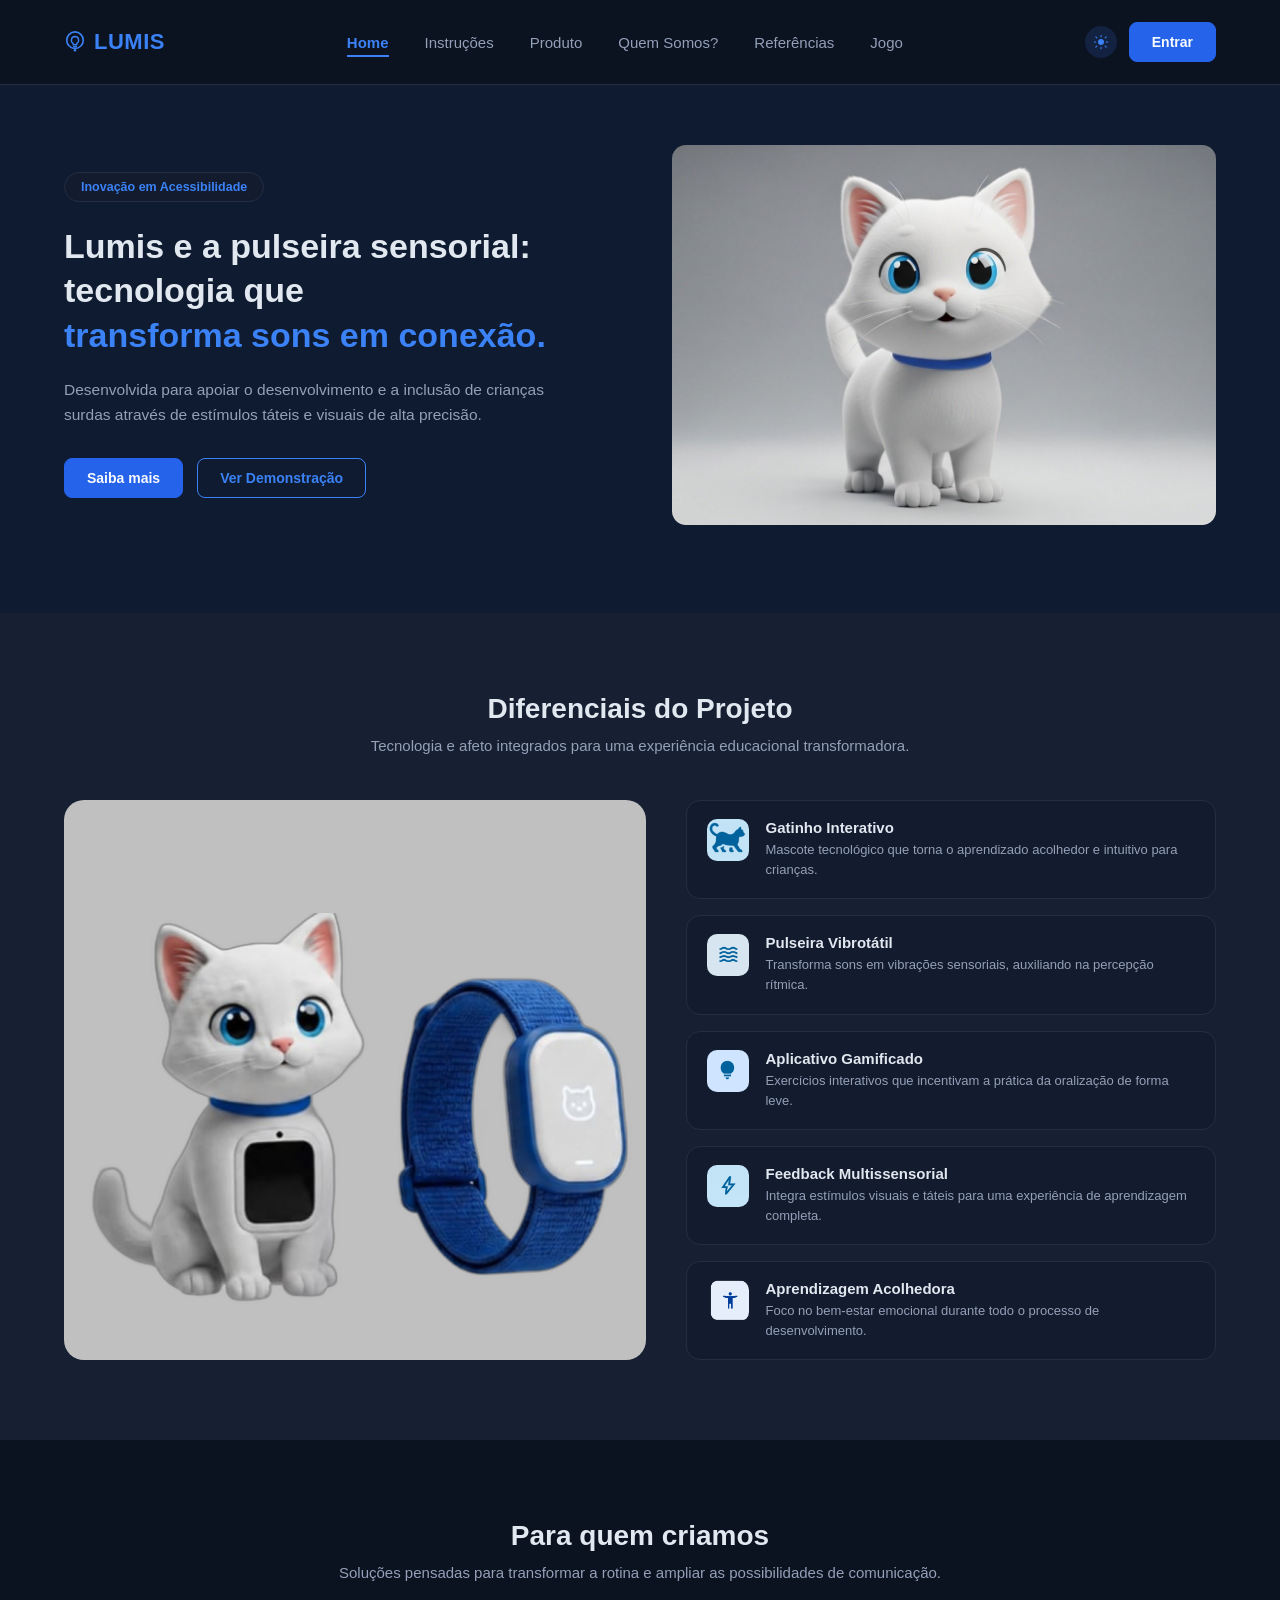
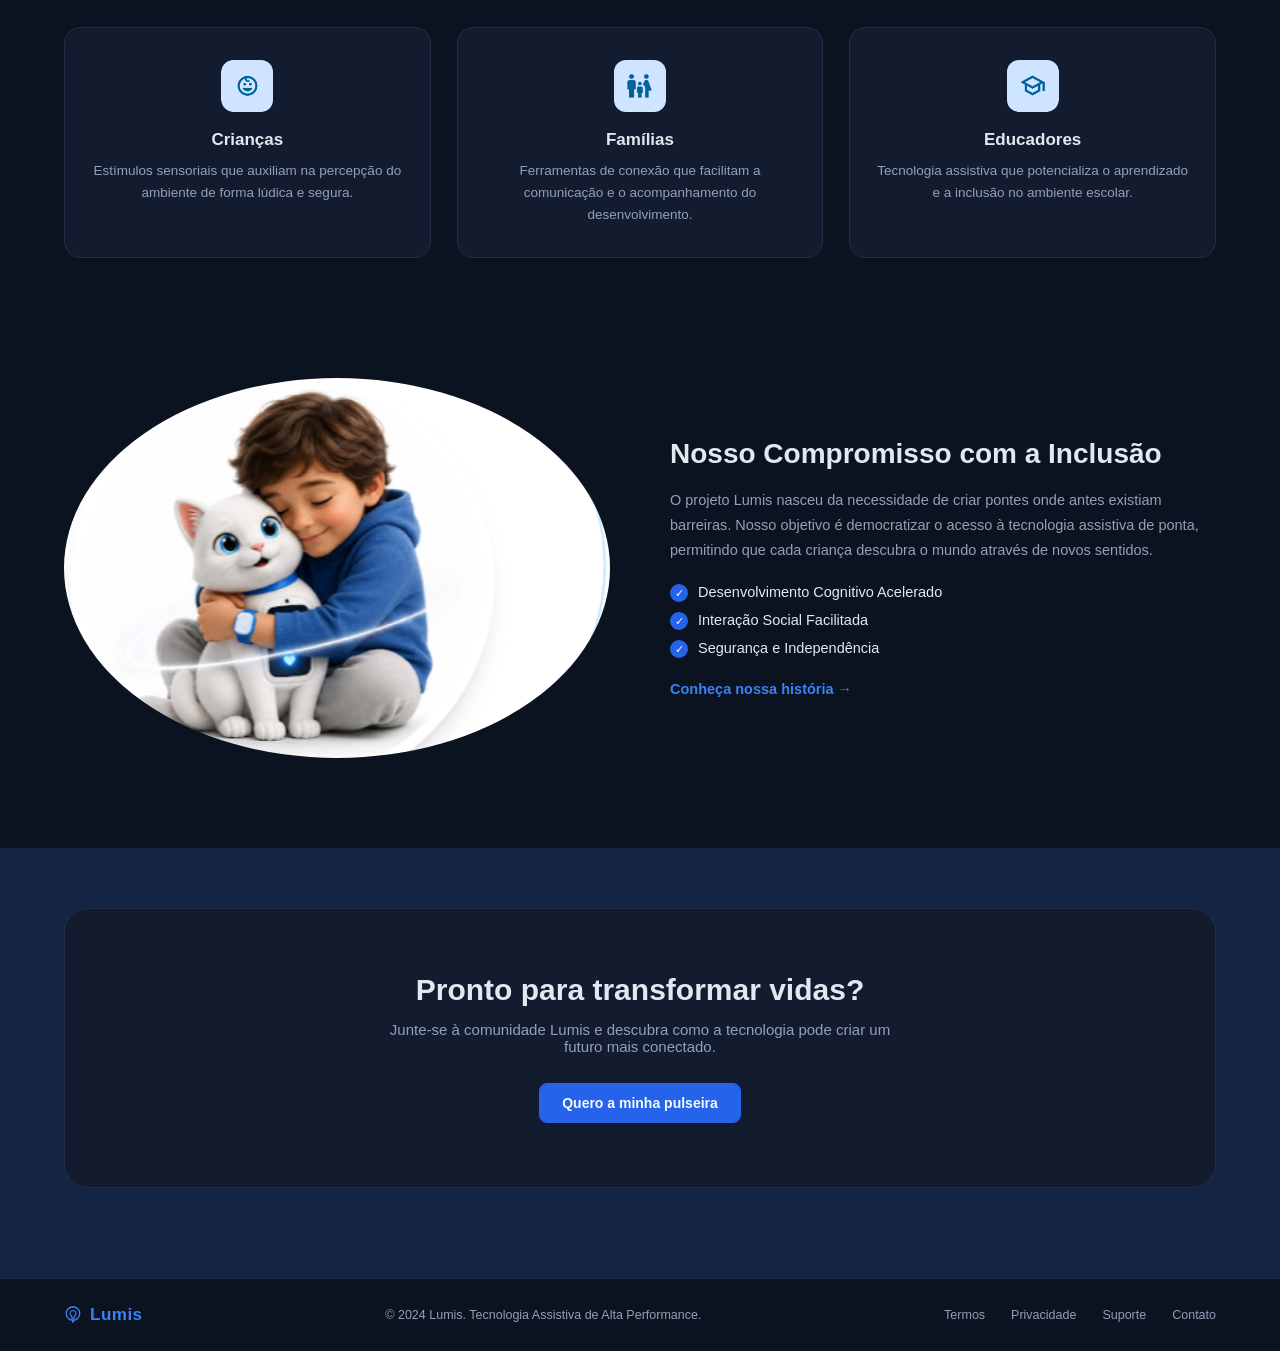
==== index-escuro.html @ a00076c9 "Correção do fluxo de páginas versão clara" ====
<!DOCTYPE html>
<html lang="pt-BR">
<head>
<meta charset="UTF-8">
<meta name="viewport" content="width=device-width, initial-scale=1.0">
<title>LUMIS — Home</title>
<link rel="stylesheet" href="style-escuro.css">
<script src="produto-claro.js"></script>
</head>
<body>
<div class="page">

  <nav>
    <div class="logo">
      <svg class="logo-pin" width="22" height="22" viewBox="0 0 24 24" fill="none" xmlns="http://www.w3.org/2000/svg">
        <circle cx="12" cy="10" r="9" stroke="currentColor" stroke-width="1.8"/>
        <path d="M12 6a4 4 0 0 0-2 7.46V15h4v-1.54A4 4 0 0 0 12 6z" stroke="currentColor" stroke-width="1.5" stroke-linejoin="round"/>
        <path d="M10.5 17h3" stroke="currentColor" stroke-width="1.5" stroke-linecap="round"/>
        <circle cx="12" cy="21" r="1.4" fill="currentColor"/>
      </svg>
      LUMIS
    </div>
    <ul class="nav-links">
      <li><a href="index-escuro.html" class="active">Home</a></li>
      <li><a href="./instrucoes-escuro.html">Instruções</a></li>
      <li><a href="./produto-m-escuro.html">Produto</a></li>
      <li><a href="./quem-somos-escuro.html">Quem Somos?</a></li>
      <li><a href="./referencias-escuro.html">Referências</a></li>
      <li><a href="#">Jogo</a></li>
    </ul>

    <div class="nav-actions">
      <a class="theme-toggle" href="index.html" aria-label="Ver versão clara">
        <svg width="16" height="16" viewBox="0 0 24 24" fill="none" xmlns="http://www.w3.org/2000/svg">
          <circle cx="12" cy="12" r="4.5" fill="currentColor"/>
          <path d="M12 2v2.2M12 19.8V22M4.2 4.2l1.55 1.55M18.25 18.25l1.55 1.55M2 12h2.2M19.8 12H22M4.2 19.8l1.55-1.55M18.25 5.75l1.55-1.55" stroke="currentColor" stroke-width="1.6" stroke-linecap="round"/>
        </svg>
      </a>

      <a href="#" class="btn btn-primary btn-desktop-only">Entrar</a>

      <!-- Botão hambúrguer — só aparece em telas mobile -->
      <button class="menu-btn" id="menuBtn" aria-label="Abrir menu">
        <span></span>
        <span></span>
        <span></span>
      </button>
    </div>
  </nav>

  <!-- HERO -->
  <section class="hero">
    <div class="hero-copy">
      <span class="badge">Inovação em Acessibilidade</span>
      <h1>Lumis e a pulseira sensorial: tecnologia que <br><span class="text-azul">transforma sons em conexão.</span></h1>
      <p>Desenvolvida para apoiar o desenvolvimento e a inclusão de crianças surdas através de estímulos táteis e visuais de alta precisão.</p>
      <div class="hero-actions">
        <a href="#" class="btn btn-primary">Saiba mais</a>
        <a href="#" class="btn btn-outline">Ver Demonstração</a>
      </div>
    </div>
    <div class="hero-image img-placeholder"><img src="./images/gato.jpeg" alt=""></div>
  </section>

  <!-- DIFERENCIAIS -->
  <section class="section-diferenciais">
    <div class="section-head">
      <h2>Diferenciais do Projeto</h2>
      <p>Tecnologia e afeto integrados para uma experiência educacional transformadora.</p>
    </div>
    <div class="diferenciais-grid">
      <div class="diferenciais-image img-placeholder"><img src="./images/gato-relogio-mais-fundo.png" alt=""></div>
      <div class="diferenciais-list">
        <div class="feature-card">
          <div class="feature-icon img-placeholder"><img src="./images/icone-gato.png" alt=""></div>
          <div>
            <h3>Gatinho Interativo</h3>
            <p>Mascote tecnológico que torna o aprendizado acolhedor e intuitivo para crianças.</p>
          </div>
        </div>
        <div class="feature-card">
          <div class="feature-icon img-placeholder"><img src="./images/icone-ondas.png" alt=""></div>
          <div>
            <h3>Pulseira Vibrotátil</h3>
            <p>Transforma sons em vibrações sensoriais, auxiliando na percepção rítmica.</p>
          </div>
        </div>
        <div class="feature-card">
          <div class="feature-icon img-placeholder"><img src="./images/icone-lampada.png" alt=""></div>
          <div>
            <h3>Aplicativo Gamificado</h3>
            <p>Exercícios interativos que incentivam a prática da oralização de forma leve.</p>
          </div>
        </div>
        <div class="feature-card">
          <div class="feature-icon img-placeholder"><img src="./images/icone-raio.png" alt=""></div>
          <div>
            <h3>Feedback Multissensorial</h3>
            <p>Integra estímulos visuais e táteis para uma experiência de aprendizagem completa.</p>
          </div>
        </div>
        <div class="feature-card">
          <div class="feature-icon img-placeholder"><img src="./images/pessoa" alt=""></div>
          <div>
            <h3>Aprendizagem Acolhedora</h3>
            <p>Foco no bem-estar emocional durante todo o processo de desenvolvimento.</p>
          </div>
        </div>
      </div>
    </div>
  </section>

  <!-- PARA QUEM CRIAMOS -->
  <section class="section-audiencia">
    <div class="section-head">
      <h2>Para quem criamos</h2>
      <p>Soluções pensadas para transformar a rotina e ampliar as possibilidades de comunicação.</p>
    </div>
    <div class="audiencia-grid">
      <div class="audiencia-card">
        <div class="audiencia-icon img-placeholder"><img src="./images/icone-bebe.png" alt=""></div>
        <h3>Crianças</h3>
        <p>Estímulos sensoriais que auxiliam na percepção do ambiente de forma lúdica e segura.</p>
      </div>
      <div class="audiencia-card">
        <div class="audiencia-icon img-placeholder"><img src="./images/icone-familia.png" alt=""></div>
        <h3>Famílias</h3>
        <p>Ferramentas de conexão que facilitam a comunicação e o acompanhamento do desenvolvimento.</p>
      </div>
      <div class="audiencia-card">
        <div class="audiencia-icon img-placeholder"><img src="./images/icone-formatura.png" alt=""></div>
        <h3>Educadores</h3>
        <p>Tecnologia assistiva que potencializa o aprendizado e a inclusão no ambiente escolar.</p>
      </div>
    </div>
  </section>

  <!-- COMPROMISSO -->
  <section class="section-compromisso">
    <div class="compromisso-image img-placeholder"><img src="./images/crianca-gato-robo.png" alt=""></div>
    <div class="compromisso-copy">
      <h2>Nosso Compromisso com a Inclusão</h2>
      <p>O projeto Lumis nasceu da necessidade de criar pontes onde antes existiam barreiras. Nosso objetivo é democratizar o acesso à tecnologia assistiva de ponta, permitindo que cada criança descubra o mundo através de novos sentidos.</p>
      <ul class="checklist">
        <li>Desenvolvimento Cognitivo Acelerado</li>
        <li>Interação Social Facilitada</li>
        <li>Segurança e Independência</li>
      </ul>
      <a href="#" class="link-seta">Conheça nossa história →</a>
    </div>
  </section>

  <!-- CTA -->
  <section class="section-cta-wrap">
    <div class="cta-card">
      <h2>Pronto para transformar vidas?</h2>
      <p>Junte-se à comunidade Lumis e descubra como a tecnologia pode criar um futuro mais conectado.</p>
      <a href="#" class="btn btn-primary">Quero a minha pulseira</a>
    </div>
  </section>

  <footer>
    <div class="footer-left">
      <div class="logo">
        <svg class="logo-pin" width="18" height="18" viewBox="0 0 24 24" fill="none" xmlns="http://www.w3.org/2000/svg">
          <circle cx="12" cy="10" r="9" stroke="currentColor" stroke-width="1.8"/>
          <path d="M12 6a4 4 0 0 0-2 7.46V15h4v-1.54A4 4 0 0 0 12 6z" stroke="currentColor" stroke-width="1.5" stroke-linejoin="round"/>
          <path d="M10.5 17h3" stroke="currentColor" stroke-width="1.5" stroke-linecap="round"/>
          <circle cx="12" cy="21" r="1.4" fill="currentColor"/>
        </svg>
        Lumis
      </div>
    </div>
    <div class="footer-center">© 2024 Lumis. Tecnologia Assistiva de Alta Performance.</div>
    <ul class="footer-links">
      <li><a href="#">Termos</a></li>
      <li><a href="#">Privacidade</a></li>
      <li><a href="#">Suporte</a></li>
      <li><a href="#">Contato</a></li>
    </ul>
  </footer>

  <!-- ===== MENU MOBILE (DRAWER) — só é usado/visível em telas estreitas ===== -->
  <div class="drawer-overlay" id="drawerOverlay">
    <aside class="drawer">
      <div class="drawer-header">
        <div class="logo">
          <svg class="logo-pin" width="20" height="20" viewBox="0 0 24 24" fill="none" xmlns="http://www.w3.org/2000/svg">
            <circle cx="12" cy="10" r="9" stroke="currentColor" stroke-width="1.8"/>
            <path d="M12 6a4 4 0 0 0-2 7.46V15h4v-1.54A4 4 0 0 0 12 6z" stroke="currentColor" stroke-width="1.5" stroke-linejoin="round"/>
            <path d="M10.5 17h3" stroke="currentColor" stroke-width="1.5" stroke-linecap="round"/>
            <circle cx="12" cy="21" r="1.4" fill="currentColor"/>
          </svg>
          LUMIS
        </div>
        <button class="drawer-close" id="drawerClose" aria-label="Fechar menu">
          <svg width="18" height="18" viewBox="0 0 24 24" fill="none" xmlns="http://www.w3.org/2000/svg">
            <path d="M6 6l12 12M18 6L6 18" stroke="currentColor" stroke-width="2" stroke-linecap="round"/>
          </svg>
        </button>
      </div>

      <nav class="drawer-nav">
        <a href="index-escuro.html" class="drawer-link active">
          <span class="drawer-icon"><svg width="18" height="18" viewBox="0 0 24 24" fill="none" xmlns="http://www.w3.org/2000/svg">
            <path d="M3 11l9-7 9 7" stroke="currentColor" stroke-width="1.6" stroke-linecap="round" stroke-linejoin="round"/>
            <path d="M5 10v9a1 1 0 0 0 1 1h4v-6h4v6h4a1 1 0 0 0 1-1v-9" stroke="currentColor" stroke-width="1.6" stroke-linecap="round" stroke-linejoin="round"/>
          </svg></span>
          <span class="drawer-text">Home</span>
        </a>
        <a href="./instrucoes-escuro.html" class="drawer-link">
          <span class="drawer-icon"><svg width="18" height="18" viewBox="0 0 24 24" fill="none" xmlns="http://www.w3.org/2000/svg">
            <path d="M14.5 2H6a2 2 0 0 0-2 2v16a2 2 0 0 0 2 2h12a2 2 0 0 0 2-2V7.5z" stroke="currentColor" stroke-width="1.6" stroke-linecap="round" stroke-linejoin="round"/>
            <path d="M14 2v6h6" stroke="currentColor" stroke-width="1.6" stroke-linecap="round" stroke-linejoin="round"/>
            <path d="M8 13h8M8 17h8" stroke="currentColor" stroke-width="1.6" stroke-linecap="round"/>
          </svg></span>
          <span class="drawer-text">Instruções</span>
        </a>
        <a href="./produto-m-escuro.html" class="drawer-link">
          <span class="drawer-icon"><svg width="18" height="18" viewBox="0 0 24 24" fill="none" xmlns="http://www.w3.org/2000/svg">
            <path d="M21 8l-9-5-9 5 9 5 9-5z" stroke="currentColor" stroke-width="1.6" stroke-linecap="round" stroke-linejoin="round"/>
            <path d="M3 8v8l9 5 9-5V8" stroke="currentColor" stroke-width="1.6" stroke-linecap="round" stroke-linejoin="round"/>
            <path d="M12 13v8" stroke="currentColor" stroke-width="1.6" stroke-linecap="round"/>
          </svg></span>
          <span class="drawer-text">Produto</span>
        </a>
        <a href="./quem-somos-escuro.html" class="drawer-link">
          <span class="drawer-icon"><svg width="18" height="18" viewBox="0 0 24 24" fill="none" xmlns="http://www.w3.org/2000/svg">
            <circle cx="9" cy="8" r="3" stroke="currentColor" stroke-width="1.6"/>
            <path d="M3.5 20a5.5 5.5 0 0 1 11 0" stroke="currentColor" stroke-width="1.6" stroke-linecap="round"/>
            <path d="M16 8.5a2.5 2.5 0 1 0 0-5" stroke="currentColor" stroke-width="1.6" stroke-linecap="round"/>
            <path d="M15 13.2c2.4.4 4.2 1.8 4.5 4.3" stroke="currentColor" stroke-width="1.6" stroke-linecap="round"/>
          </svg></span>
          <span class="drawer-text">Quem somos?</span>
        </a>
        <a href="./referencias-escuro.html" class="drawer-link">
          <span class="drawer-icon"><svg width="18" height="18" viewBox="0 0 24 24" fill="none" xmlns="http://www.w3.org/2000/svg">
            <path d="M12 6c-1.8-1.2-4.2-1.5-6-1v13c1.8-.5 4.2-.2 6 1 1.8-1.2 4.2-1.5 6-1V5c-1.8-.5-4.2-.2-6 1z" stroke="currentColor" stroke-width="1.6" stroke-linejoin="round"/>
            <path d="M12 6v13" stroke="currentColor" stroke-width="1.6"/>
          </svg></span>
          <span class="drawer-text">Referências</span>
        </a>
        <a href="#" class="drawer-link">
          <span class="drawer-icon"><svg width="18" height="18" viewBox="0 0 24 24" fill="none" xmlns="http://www.w3.org/2000/svg">
            <path d="M17.32 5H6.68a4 4 0 0 0-3.978 3.59c-.006.052-.01.101-.017.152C2.604 9.416 2 14.456 2 16a3 3 0 0 0 3 3c1 0 1.5-.5 2-1l1.414-1.414A2 2 0 0 1 9.828 16h4.344a2 2 0 0 1 1.414.586L17 18c.5.5 1 1 2 1a3 3 0 0 0 3-3c0-1.545-.604-6.584-.685-7.258-.007-.05-.011-.1-.017-.151A4 4 0 0 0 17.32 5z" stroke="currentColor" stroke-width="1.6" stroke-linecap="round" stroke-linejoin="round"/>
            <path d="M6 12h4M8 10v4" stroke="currentColor" stroke-width="1.6" stroke-linecap="round"/>
            <circle cx="15" cy="13" r="0.8" fill="currentColor"/>
            <circle cx="18" cy="11" r="0.8" fill="currentColor"/>
          </svg></span>
          <span class="drawer-text">Jogo</span>
        </a>
      </nav>

      <div class="drawer-footer">
        <a href="#" class="drawer-link drawer-entrar">
          <span class="drawer-icon"><svg width="18" height="18" viewBox="0 0 24 24" fill="none" xmlns="http://www.w3.org/2000/svg">
            <path d="M13 4h5a2 2 0 0 1 2 2v12a2 2 0 0 1-2 2h-5" stroke="currentColor" stroke-width="1.6" stroke-linecap="round" stroke-linejoin="round"/>
            <path d="M11 8l4 4-4 4M15 12H3" stroke="currentColor" stroke-width="1.6" stroke-linecap="round" stroke-linejoin="round"/>
          </svg></span>
          <span class="drawer-text">Entrar</span>
        </a>
      </div>
    </aside>
  </div>

</div>

<script src="home-escuro.js"></script>
</body>
</html>
---- style-escuro.css ----
:root{
  --azul-titulo: #3B82F6;
  --azul-botao: #2563EB;
  --bg-page: #0B1220;
  --bg-surface: #131B2E;
  --bg-surface-2: #172033;
  --bg-cta: #142544;
  --texto: #E2E8F0;
  --texto-muted: #93A0B8;
  --borda: #232E45;
}

* { box-sizing: border-box; margin: 0; padding: 0; }

body {
  font-family: 'Segoe UI', 'Helvetica Neue', Arial, sans-serif;
  color: var(--texto);
  background: var(--bg-page);
  -webkit-font-smoothing: antialiased;
}

.header-actions { display: flex; align-items: center; gap: 10px; }

.theme-toggle {
  width: 32px;
  height: 32px;
  border-radius: 50%;
  background: rgba(59, 130, 246, 0.15);
  color: var(--azul-titulo);
  display: flex;
  align-items: center;
  justify-content: center;
  transition: transform 0.15s ease, background 0.15s ease;
}
.theme-toggle:hover { background: rgba(59, 130, 246, 0.28); }
.theme-toggle:active { transform: scale(0.92); }

.page { max-width: 1440px; margin: 0 auto; }

a { text-decoration: none; color: inherit; }

/* ---------- NAV ---------- */
nav {
  display: flex;
  align-items: center;
  justify-content: space-between;
  padding: 22px 64px;
  border-bottom: 1px solid var(--borda);
}
.logo {
  display: flex;
  align-items: center;
  gap: 8px;
  font-size: 22px;
  font-weight: 800;
  color: var(--azul-titulo);
  letter-spacing: 0.5px;
}
.logo-pin { color: var(--azul-titulo); flex-shrink: 0; }
.nav-links {
  display: flex;
  gap: 36px;
  list-style: none;
  font-size: 15px;
  color: var(--texto-muted);
}
.nav-links li a { padding-bottom: 4px; }
.nav-links li a.active {
  color: var(--azul-titulo);
  border-bottom: 2px solid var(--azul-titulo);
  font-weight: 600;
}

.nav-actions { display: flex; align-items: center; gap: 12px; }

.btn {
  display: inline-block;
  padding: 11px 22px;
  border-radius: 8px;
  font-size: 14px;
  font-weight: 600;
  cursor: pointer;
  border: 1.5px solid var(--azul-botao);
  transition: opacity .15s ease;
}
.btn:hover { opacity: .85; }
.btn-primary { background: var(--azul-botao); color: #F8FAFC; }
.btn-outline { background: transparent; color: var(--azul-titulo); border-color: var(--azul-titulo); }

/* ---------- BOTÃO HAMBÚRGUER (mobile) ---------- */
.menu-btn {
  display: none;
  width: 36px;
  height: 36px;
  background: transparent;
  border: none;
  cursor: pointer;
  flex-direction: column;
  align-items: center;
  justify-content: center;
  gap: 4px;
}
.menu-btn span { width: 22px; height: 2px; background: var(--texto); border-radius: 2px; }

/* ---------- IMAGE PLACEHOLDER ---------- */
.img-placeholder {
  background: repeating-linear-gradient(
    45deg, #141B2D, #141B2D 10px, #1B2439 10px, #1B2439 20px
  );
  border: 1.5px dashed #2C3B5C;
  border-radius: 14px;
  display: flex;
  align-items: center;
  justify-content: center;
  color: #5B6E93;
  font-size: 13px;
  font-weight: 600;
  text-align: center;
  padding: 10px;
}
.img-placeholder:has(img) { border: none; background: none; padding: 0; }
.img-placeholder img {
  width: 100%;
  height: 100%;
  object-fit: cover;
  border-radius: inherit;
  display: block;
}

/* ---------- HERO ---------- */
.hero {
  display: flex;
  align-items: center;
  gap: 64px;
  padding: 60px 64px 88px;
  background: color-mix(in srgb, var(--azul-titulo) 8%, var(--bg-page));
}
.hero-copy { flex: 1; }
.badge {
  display: inline-block;
  background: var(--bg-surface);
  color: var(--azul-titulo);
  border: 1px solid var(--borda);
  font-size: 12.5px;
  font-weight: 600;
  padding: 7px 16px;
  border-radius: 999px;
  margin-bottom: 22px;
}
.hero-copy h1 {
  font-size: 34px;
  line-height: 1.3;
  color: var(--texto);
  font-weight: 800;
  margin-bottom: 20px;
}
.hero-copy h1 .text-azul { color: var(--azul-titulo); }
.hero-copy p {
  font-size: 15.5px;
  line-height: 1.65;
  color: var(--texto-muted);
  max-width: 480px;
  margin-bottom: 30px;
}
.hero-actions { display: flex; gap: 14px; }
.hero-image { flex: 1; height: 380px; }

/* ---------- SECTION HEAD (shared) ---------- */
.section-head { text-align: center; max-width: 620px; margin: 0 auto 46px; }
.section-head h2 {
  font-size: 28px;
  font-weight: 800;
  color: var(--texto);
  margin-bottom: 12px;
}
.section-head p { font-size: 15px; color: var(--texto-muted); }

/* ---------- DIFERENCIAIS ---------- */
.section-diferenciais { padding: 80px 64px; background: var(--bg-surface-2); }
.diferenciais-grid {
  display: grid;
  grid-template-columns: 1.1fr 1fr;
  gap: 40px;
  align-items: stretch;
}
.diferenciais-image { border-radius: 20px; min-height: 480px; }
.diferenciais-list { display: flex; flex-direction: column; gap: 16px; }
.feature-card {
  display: flex;
  gap: 16px;
  align-items: flex-start;
  background: var(--bg-surface);
  border: 1px solid var(--borda);
  border-radius: 14px;
  padding: 18px 20px;
}
.feature-icon {
  width: 42px;
  height: 42px;
  border-radius: 10px;
  flex-shrink: 0;
  font-size: 8px;
}
.feature-card h3 { font-size: 15px; color: var(--texto); font-weight: 700; margin-bottom: 4px; }
.feature-card p { font-size: 13px; color: var(--texto-muted); line-height: 1.55; }

/* ---------- AUDIENCIA ---------- */
.section-audiencia { padding: 80px 64px; }
.audiencia-grid {
  display: grid;
  grid-template-columns: repeat(3, 1fr);
  gap: 26px;
}
.audiencia-card {
  background: var(--bg-surface);
  border: 1px solid var(--borda);
  border-radius: 16px;
  padding: 32px 26px;
  text-align: center;
}
.audiencia-icon {
  width: 52px;
  height: 52px;
  border-radius: 12px;
  margin: 0 auto 18px;
  font-size: 8px;
}
.audiencia-card h3 { font-size: 17px; color: var(--texto); font-weight: 700; margin-bottom: 10px; }
.audiencia-card p { font-size: 13.5px; color: var(--texto-muted); line-height: 1.6; }

/* ---------- COMPROMISSO ---------- */
.section-compromisso {
  display: flex;
  align-items: center;
  gap: 60px;
  padding: 40px 64px 90px;
}
.compromisso-image {
  flex: 1;
  height: 380px;
  border-radius: 50%;
}
.compromisso-copy { flex: 1; }
.compromisso-copy h2 {
  font-size: 28px;
  font-weight: 800;
  color: var(--texto);
  margin-bottom: 18px;
}
.compromisso-copy p {
  font-size: 14.5px;
  line-height: 1.7;
  color: var(--texto-muted);
  margin-bottom: 22px;
}
.checklist { list-style: none; margin-bottom: 24px; }
.checklist li {
  position: relative;
  padding-left: 28px;
  margin-bottom: 12px;
  font-size: 14.5px;
  color: var(--texto);
}
.checklist li::before {
  content: "✓";
  position: absolute;
  left: 0;
  top: 0;
  width: 18px;
  height: 18px;
  border-radius: 50%;
  background: var(--azul-botao);
  color: #F8FAFC;
  font-size: 11px;
  display: flex;
  align-items: center;
  justify-content: center;
}
.link-seta { color: var(--azul-titulo); font-weight: 700; font-size: 14.5px; }

/* ---------- CTA ---------- */
.section-cta-wrap { padding: 60px 64px 90px; background: var(--bg-cta); }
.cta-card {
  background: var(--bg-surface);
  border: 1px solid var(--borda);
  border-radius: 24px;
  text-align: center;
  padding: 64px 40px;
}
.cta-card h2 { font-size: 30px; font-weight: 800; color: var(--texto); margin-bottom: 14px; }
.cta-card p { font-size: 15px; color: var(--texto-muted); max-width: 520px; margin: 0 auto 28px; }

/* ---------- FOOTER ---------- */
footer {
  border-top: 1px solid var(--borda);
  padding: 26px 64px;
  display: flex;
  justify-content: space-between;
  align-items: center;
  flex-wrap: wrap;
  gap: 12px;
}
.footer-left .logo { font-size: 17px; color: var(--azul-titulo); }
.footer-center { font-size: 12.5px; color: var(--texto-muted); }
.footer-links { display: flex; gap: 26px; list-style: none; font-size: 12.5px; color: var(--texto-muted); }

/* ---------- MENU MOBILE (DRAWER) ---------- */
.drawer-overlay {
  display: none;
  position: fixed;
  inset: 0;
  background: rgba(0, 0, 0, 0.6);
  backdrop-filter: blur(2px);
  z-index: 100;
  opacity: 0;
  pointer-events: none;
  transition: opacity .25s ease;
}
.drawer-overlay.open { opacity: 1; pointer-events: auto; }

.drawer {
  position: absolute;
  top: 0;
  right: 0;
  height: 100%;
  width: 78%;
  max-width: 320px;
  background: var(--bg-surface);
  box-shadow: -8px 0 24px rgba(0, 0, 0, 0.4);
  display: flex;
  flex-direction: column;
  padding: 20px 20px 28px;
  transform: translateX(100%);
  transition: transform .28s ease;
}
.drawer-overlay.open .drawer { transform: translateX(0); }

.drawer-header {
  display: flex;
  align-items: center;
  justify-content: space-between;
  padding-bottom: 18px;
  margin-bottom: 8px;
  border-bottom: 1px solid var(--borda);
}
.drawer-header .logo { font-size: 17px; }

.drawer-close { background: none; border: none; color: var(--texto-muted); padding: 4px; cursor: pointer; display: flex; }

.drawer-nav { display: table; width: 100%; border-collapse: separate; border-spacing: 0 2px; padding-top: 4px; }

.drawer-link {
  display: table-row;
  font-size: 14.5px;
  font-weight: 500;
  color: var(--texto);
  cursor: pointer;
  transition: background .15s ease;
}
.drawer-icon {
  display: table-cell;
  width: 20px;
  vertical-align: middle;
  padding: 10px 0 10px 10px;
  border-top-left-radius: 8px;
  border-bottom-left-radius: 8px;
}
.drawer-text {
  display: table-cell;
  vertical-align: middle;
  padding: 10px 10px 10px 12px;
  border-top-right-radius: 8px;
  border-bottom-right-radius: 8px;
}
.drawer-icon svg {
  color: var(--texto-muted);
  width: 18px;
  height: 18px;
  display: block;
}
.drawer-link:hover .drawer-icon,
.drawer-link:hover .drawer-text { background: var(--bg-surface-2); }
.drawer-link.active .drawer-icon,
.drawer-link.active .drawer-text {
  background: var(--bg-surface-2);
  color: var(--azul-titulo);
  font-weight: 700;
}
.drawer-link.active .drawer-icon svg { color: var(--azul-titulo); }

.drawer-footer { margin-top: auto; padding-top: 14px; border-top: 1px solid var(--borda); }
.drawer-entrar .drawer-text, .drawer-entrar .drawer-icon svg { color: var(--azul-titulo); font-weight: 700; }

@media (max-width: 900px) {
  .hero { flex-direction: column; padding: 40px 24px; }
  nav, .section-diferenciais, .section-audiencia, .section-compromisso, .section-cta-wrap, footer { padding-left: 24px; padding-right: 24px; }
  .diferenciais-grid { grid-template-columns: 1fr; }
  .audiencia-grid { grid-template-columns: 1fr; }
  .section-compromisso { flex-direction: column; }
  footer { flex-direction: column; text-align: center; }

  .nav-links { display: none; }
  .btn-desktop-only { display: none; }
  .menu-btn { display: flex; }
  .drawer-overlay { display: block; }
}
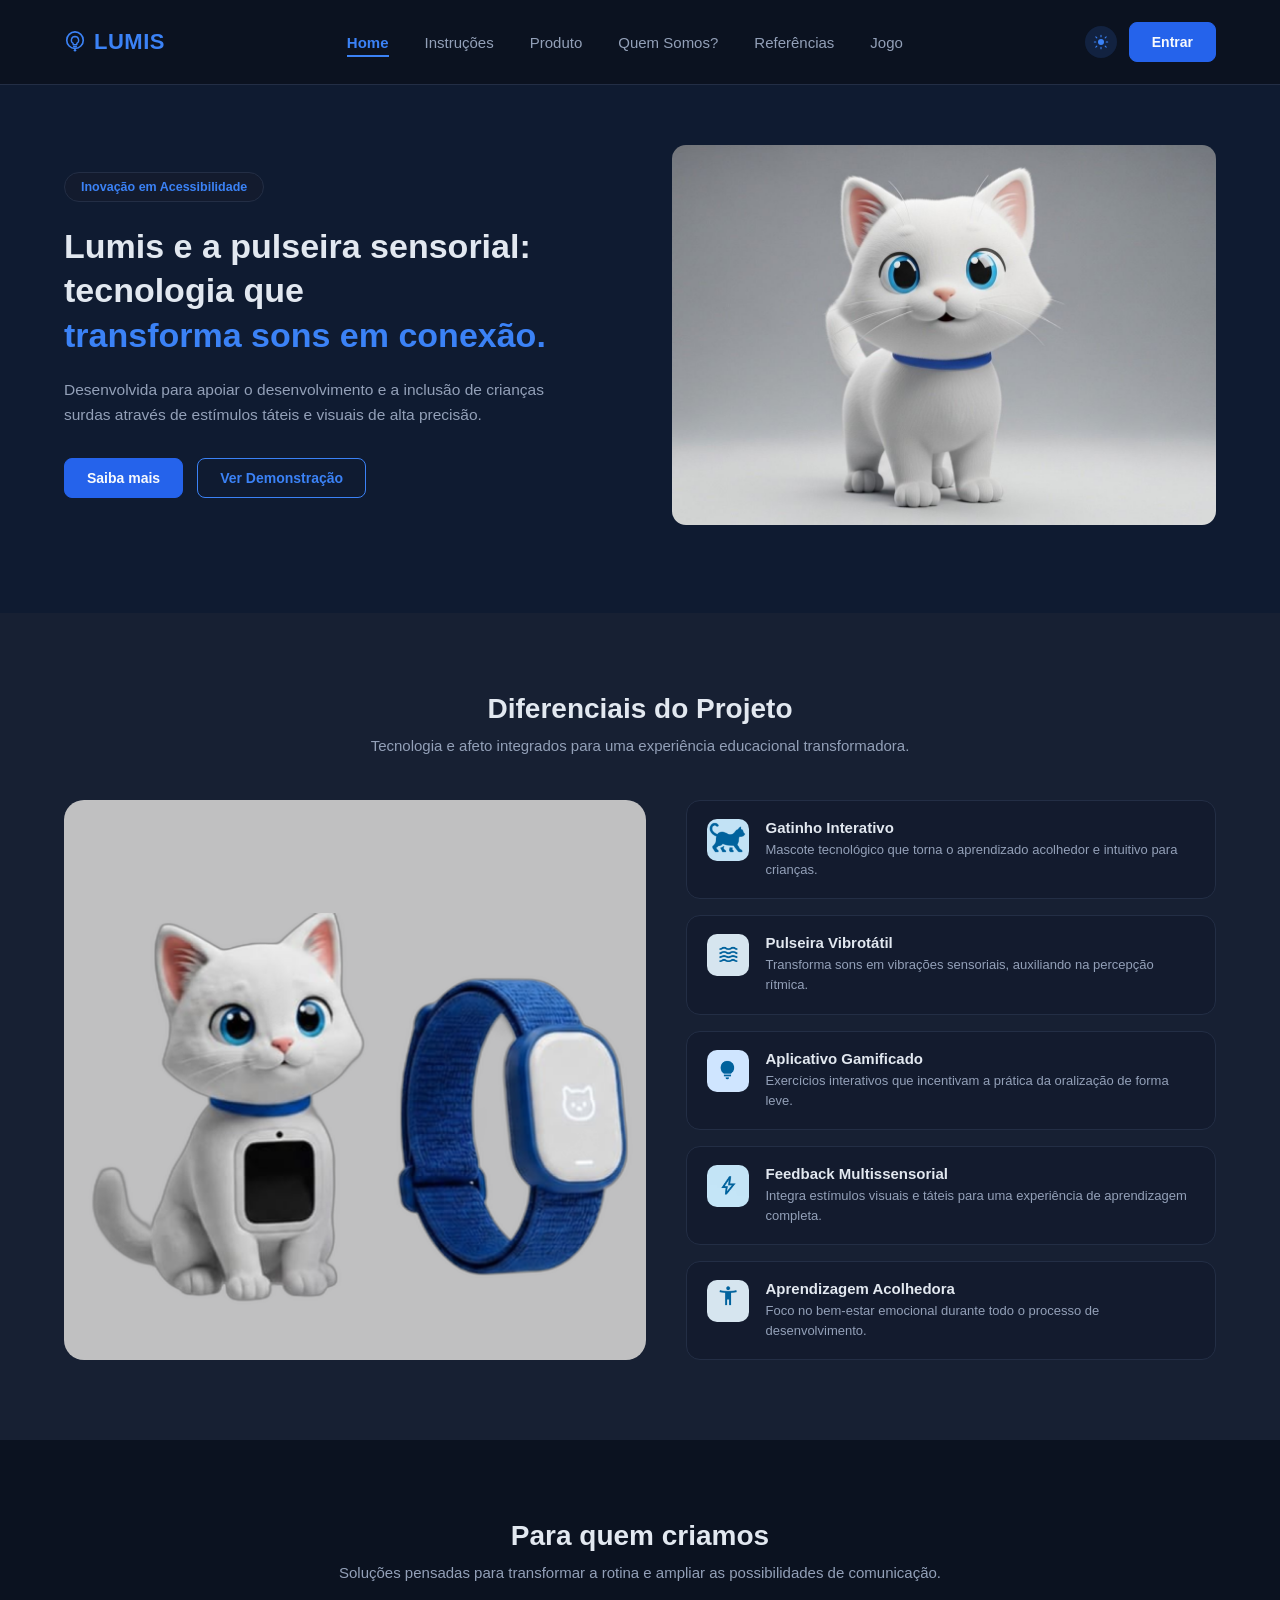
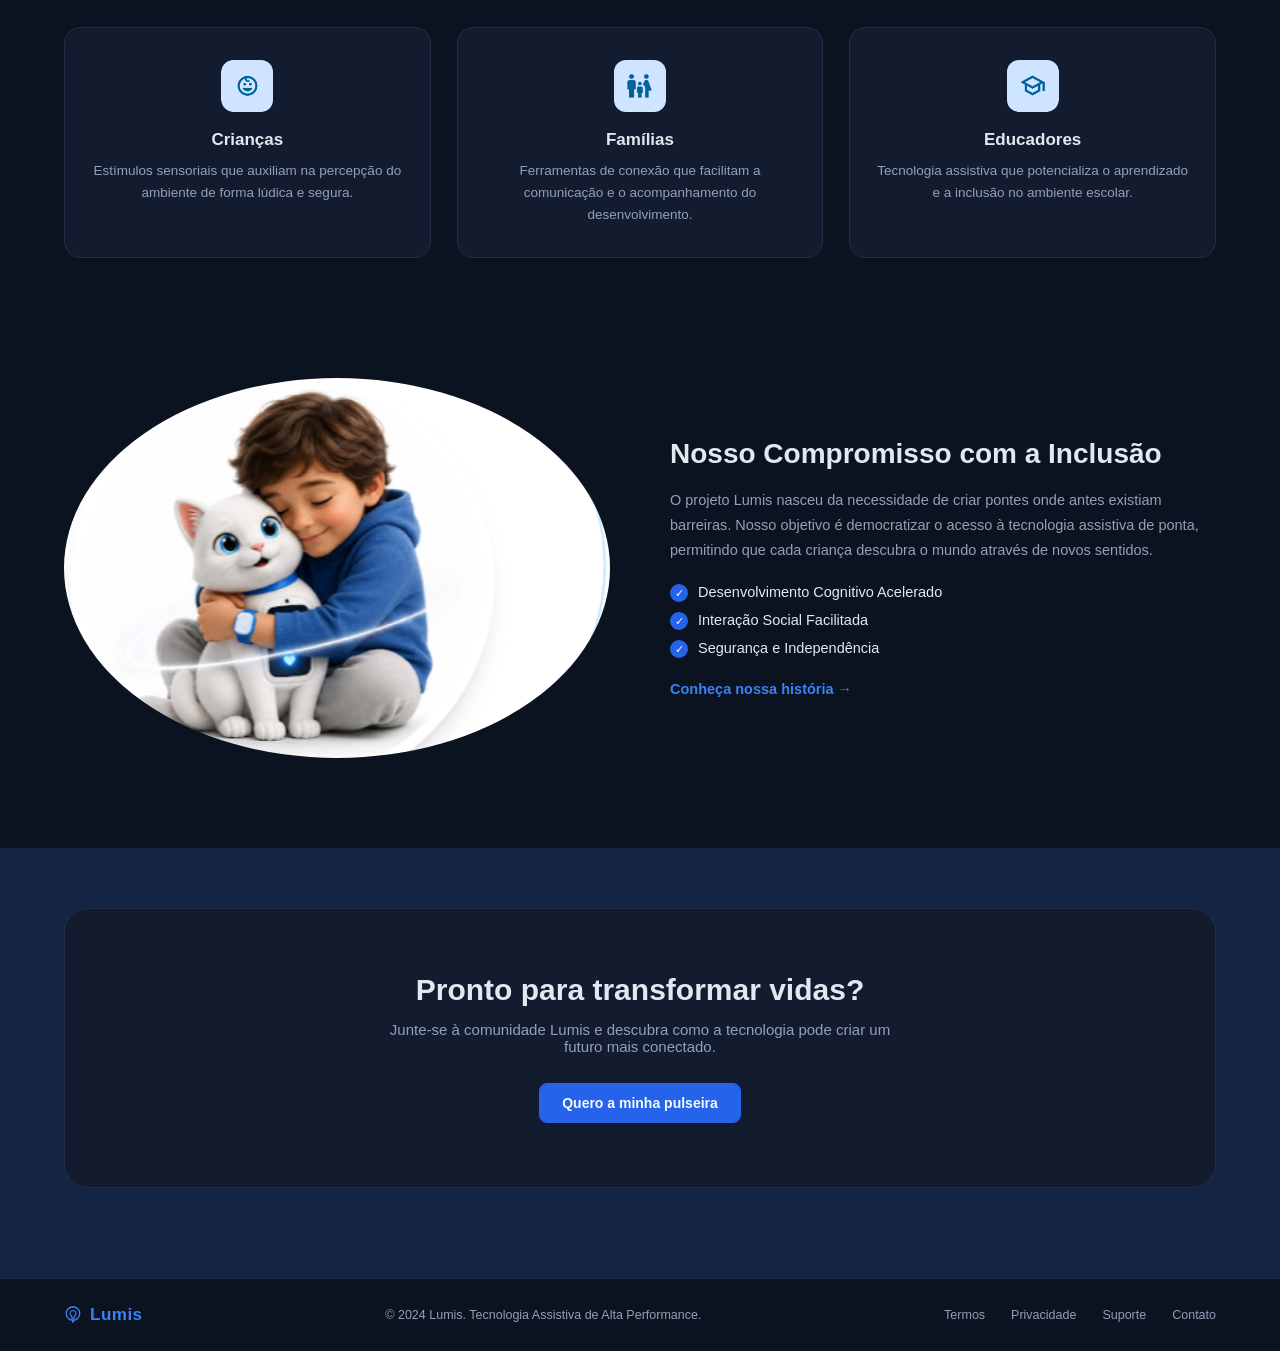
==== commit a82bd157: "adição de links nos footers" ====
--- a/index-escuro.html
+++ b/index-escuro.html
@@ -6,6 +6,7 @@
 <title>LUMIS — Home</title>
 <link rel="stylesheet" href="style-escuro.css">
 <script src="produto-claro.js"></script>
+
 </head>
 <body>
 <div class="page">
@@ -26,7 +27,7 @@
       <li><a href="./produto-m-escuro.html">Produto</a></li>
       <li><a href="./quem-somos-escuro.html">Quem Somos?</a></li>
       <li><a href="./referencias-escuro.html">Referências</a></li>
-      <li><a href="#">Jogo</a></li>
+      <li><a href="./jogo-escuro.html">Jogo</a></li>
     </ul>
 
     <div class="nav-actions">
@@ -100,7 +101,7 @@
           </div>
         </div>
         <div class="feature-card">
-          <div class="feature-icon img-placeholder"><img src="./images/pessoa" alt=""></div>
+          <div class="feature-icon img-placeholder"><img src="./images/icone-pessoa.png" alt=""></div>
           <div>
             <h3>Aprendizagem Acolhedora</h3>
             <p>Foco no bem-estar emocional durante todo o processo de desenvolvimento.</p>
@@ -175,8 +176,8 @@
     <ul class="footer-links">
       <li><a href="#">Termos</a></li>
       <li><a href="#">Privacidade</a></li>
-      <li><a href="#">Suporte</a></li>
-      <li><a href="#">Contato</a></li>
+      <li><a href="./quem-somos-escuro.html#section-contato">Suporte</a></li>
+      <li><a href="./quem-somos-escuro.html#fale-conosco">Contato</a></li>
     </ul>
   </footer>
 
@@ -208,7 +209,7 @@
           </svg></span>
           <span class="drawer-text">Home</span>
         </a>
-        <a href="./instrucoes-escuro.html" class="drawer-link">
+        <a href="#" class="drawer-link">
           <span class="drawer-icon"><svg width="18" height="18" viewBox="0 0 24 24" fill="none" xmlns="http://www.w3.org/2000/svg">
             <path d="M14.5 2H6a2 2 0 0 0-2 2v16a2 2 0 0 0 2 2h12a2 2 0 0 0 2-2V7.5z" stroke="currentColor" stroke-width="1.6" stroke-linecap="round" stroke-linejoin="round"/>
             <path d="M14 2v6h6" stroke="currentColor" stroke-width="1.6" stroke-linecap="round" stroke-linejoin="round"/>
@@ -224,7 +225,7 @@
           </svg></span>
           <span class="drawer-text">Produto</span>
         </a>
-        <a href="./quem-somos-escuro.html" class="drawer-link">
+        <a href="#" class="drawer-link">
           <span class="drawer-icon"><svg width="18" height="18" viewBox="0 0 24 24" fill="none" xmlns="http://www.w3.org/2000/svg">
             <circle cx="9" cy="8" r="3" stroke="currentColor" stroke-width="1.6"/>
             <path d="M3.5 20a5.5 5.5 0 0 1 11 0" stroke="currentColor" stroke-width="1.6" stroke-linecap="round"/>
@@ -233,7 +234,7 @@
           </svg></span>
           <span class="drawer-text">Quem somos?</span>
         </a>
-        <a href="./referencias-escuro.html" class="drawer-link">
+        <a href="#" class="drawer-link">
           <span class="drawer-icon"><svg width="18" height="18" viewBox="0 0 24 24" fill="none" xmlns="http://www.w3.org/2000/svg">
             <path d="M12 6c-1.8-1.2-4.2-1.5-6-1v13c1.8-.5 4.2-.2 6 1 1.8-1.2 4.2-1.5 6-1V5c-1.8-.5-4.2-.2-6 1z" stroke="currentColor" stroke-width="1.6" stroke-linejoin="round"/>
             <path d="M12 6v13" stroke="currentColor" stroke-width="1.6"/>
@@ -265,6 +266,5 @@
 
 </div>
 
-<script src="home-escuro.js"></script>
 </body>
 </html>
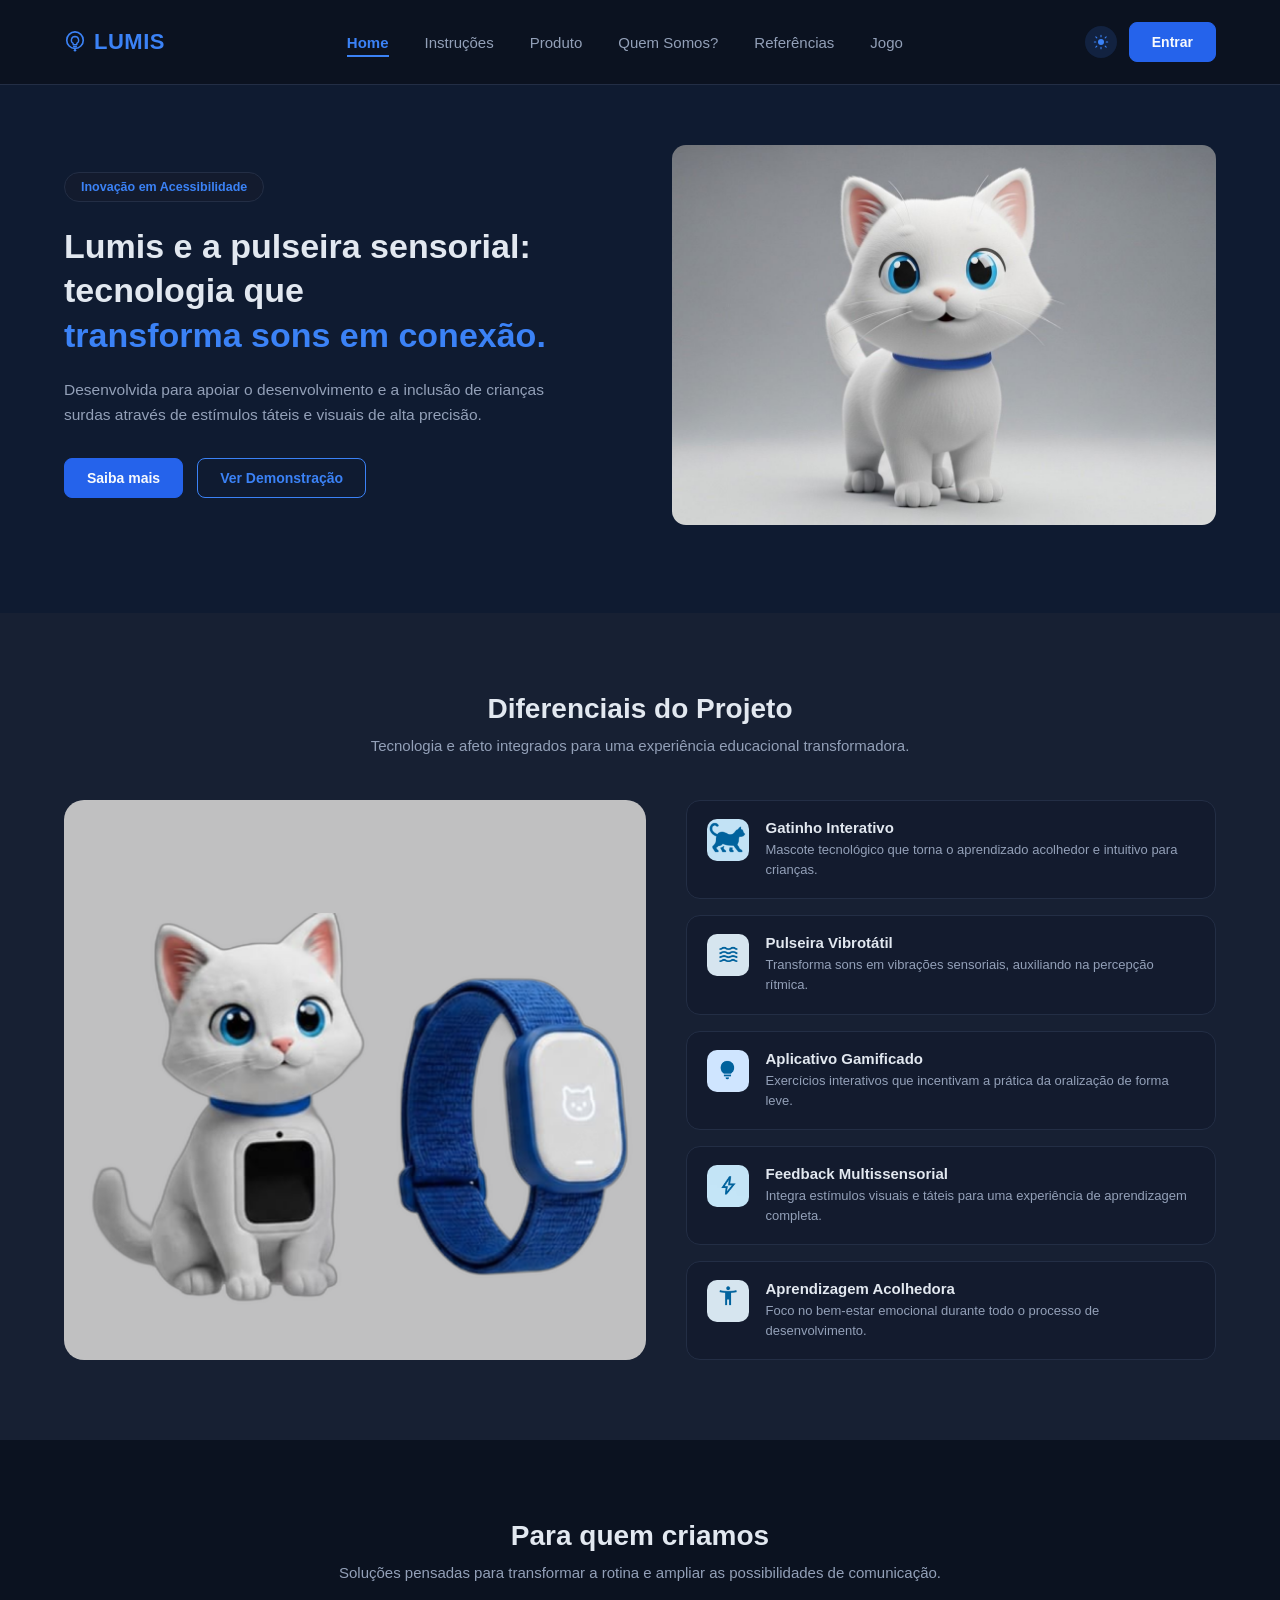
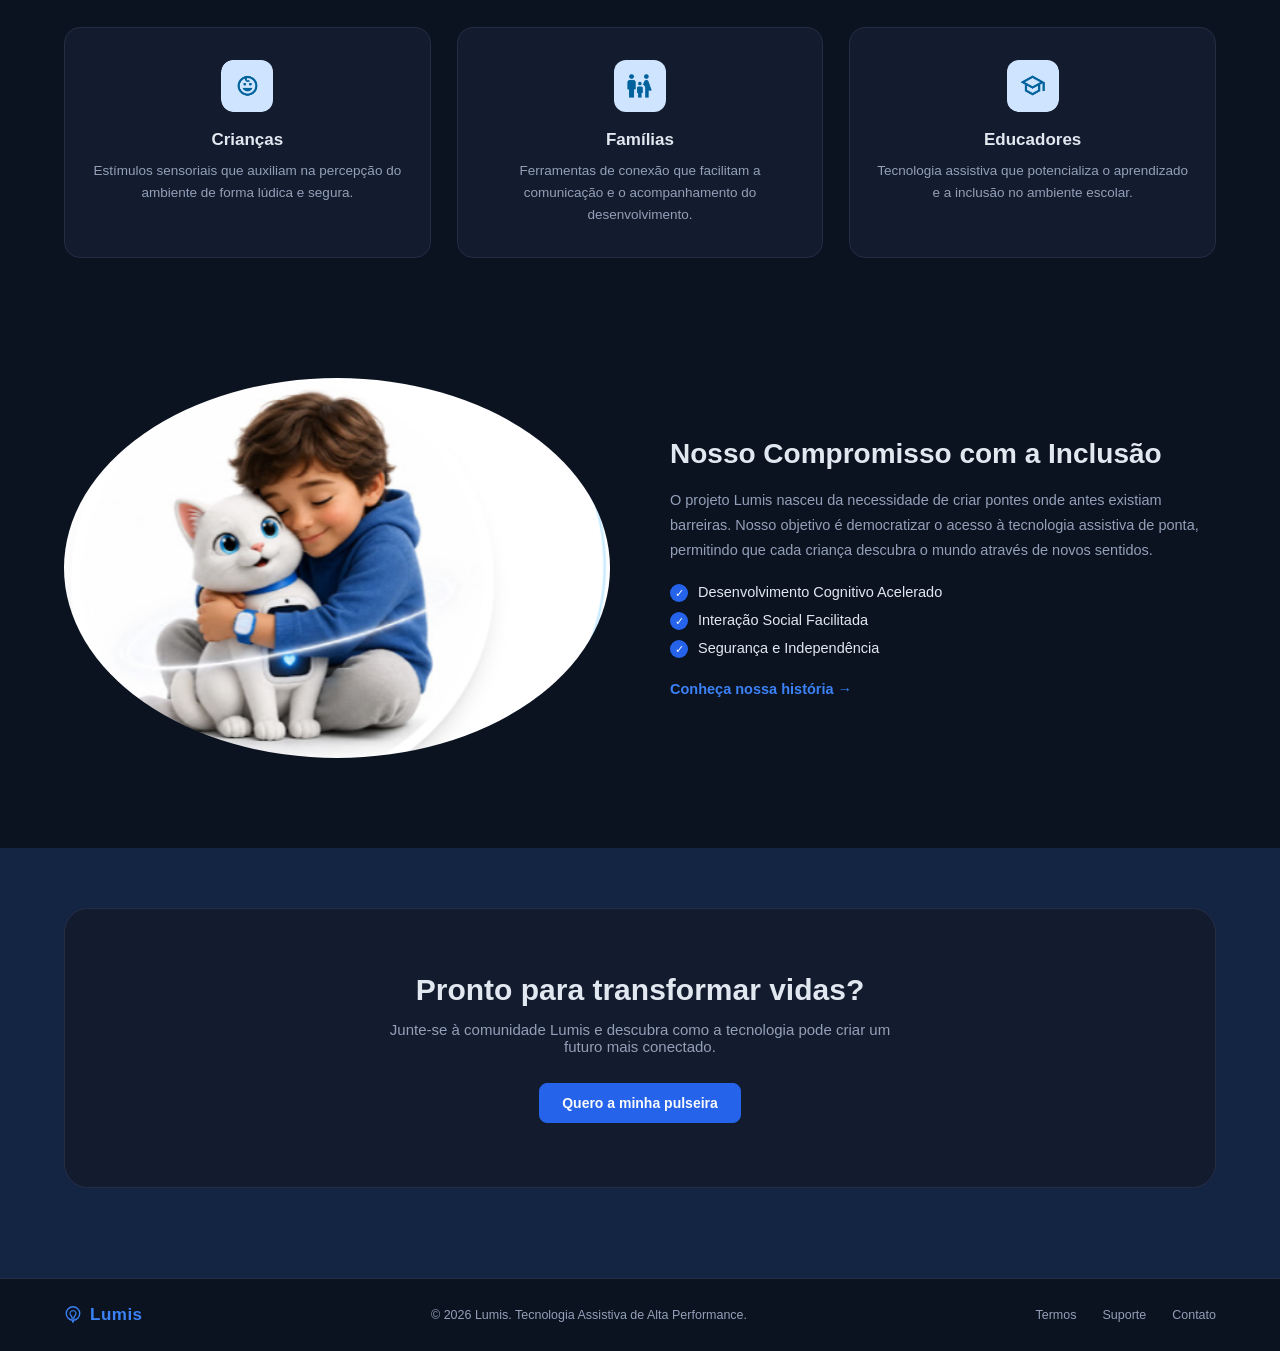
==== commit c90e67cf: "Adição do novo footer nas páginas escuras que não tinham" ====
--- a/index-escuro.html
+++ b/index-escuro.html
@@ -172,12 +172,11 @@
         Lumis
       </div>
     </div>
-    <div class="footer-center">© 2024 Lumis. Tecnologia Assistiva de Alta Performance.</div>
+    <div class="footer-center">© 2026 Lumis. Tecnologia Assistiva de Alta Performance.</div>
     <ul class="footer-links">
-      <li><a href="#">Termos</a></li>
-      <li><a href="#">Privacidade</a></li>
+      <li><a href="./referencias-escuro.html">Termos</a></li>
       <li><a href="./quem-somos-escuro.html#section-contato">Suporte</a></li>
-      <li><a href="./quem-somos-escuro.html#fale-conosco">Contato</a></li>
+      <li><a href="./quem-somos-escuro.html">Contato</a></li>
     </ul>
   </footer>
 
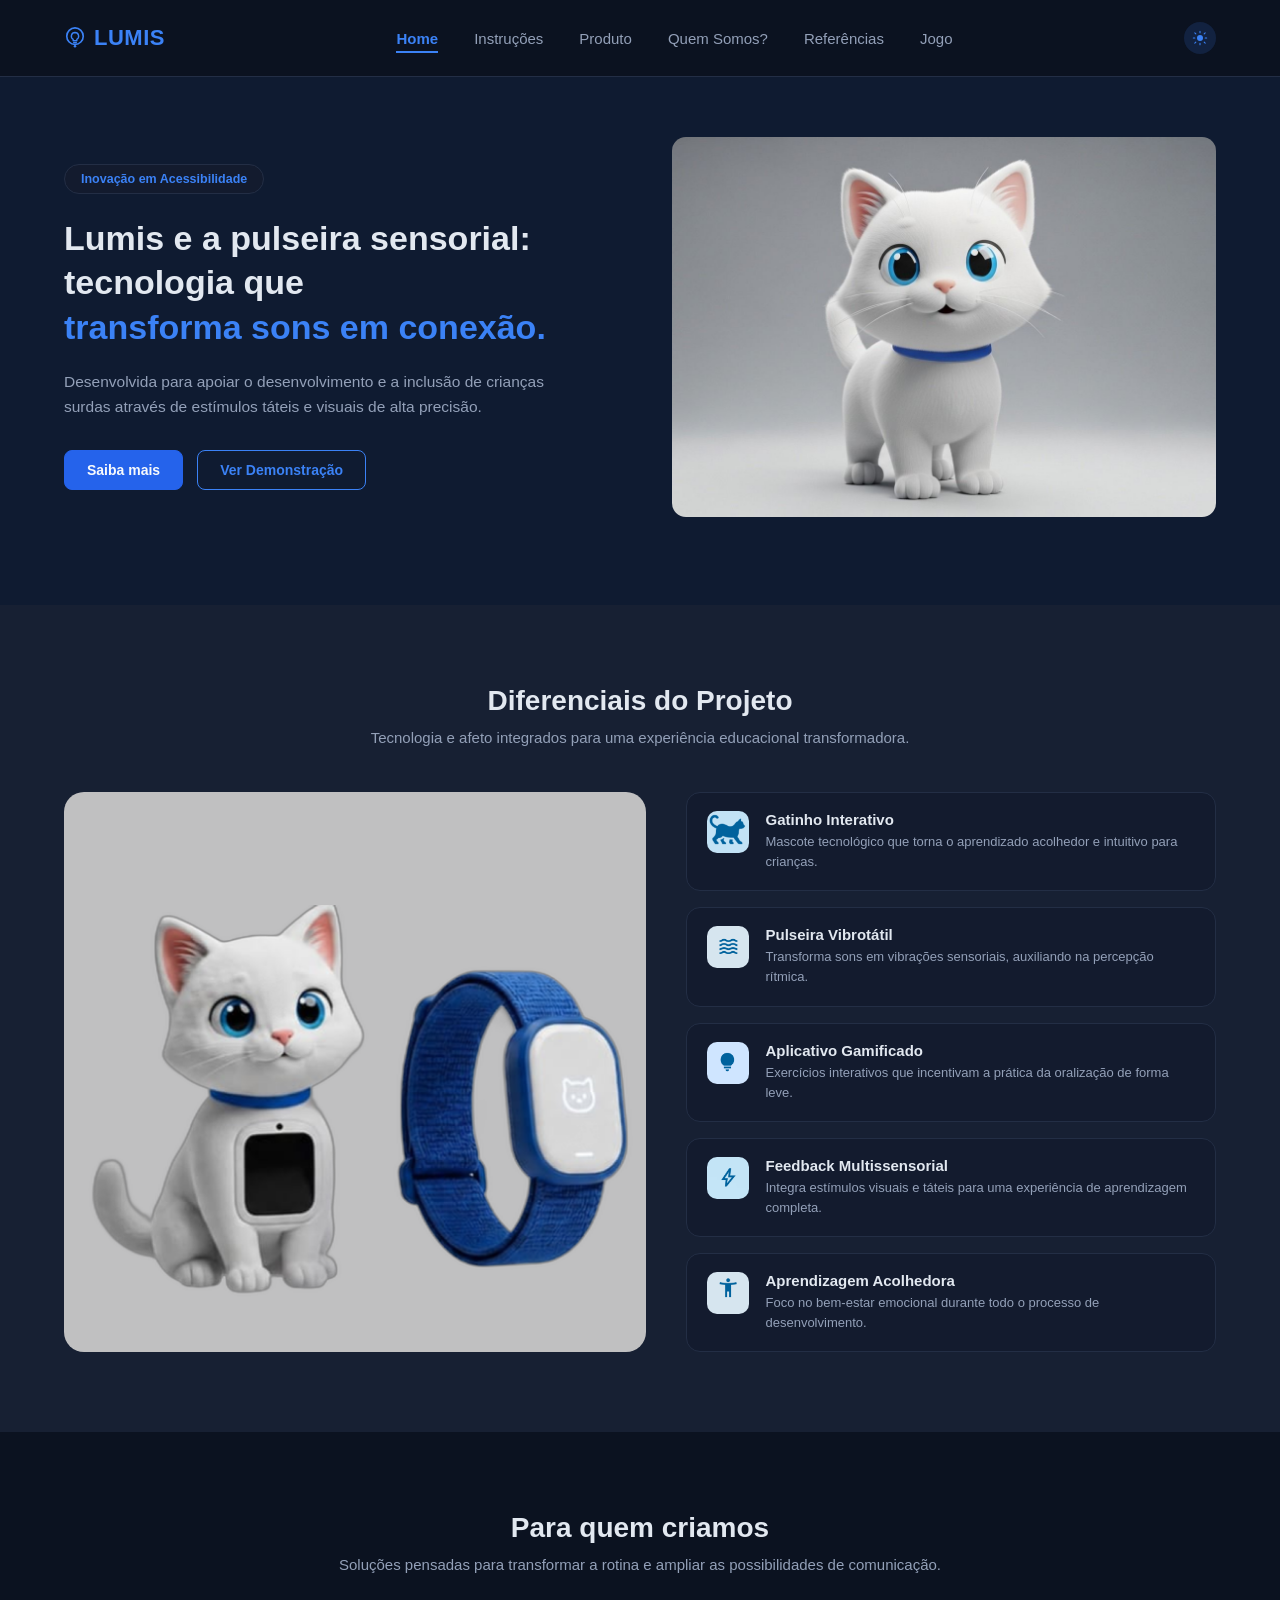
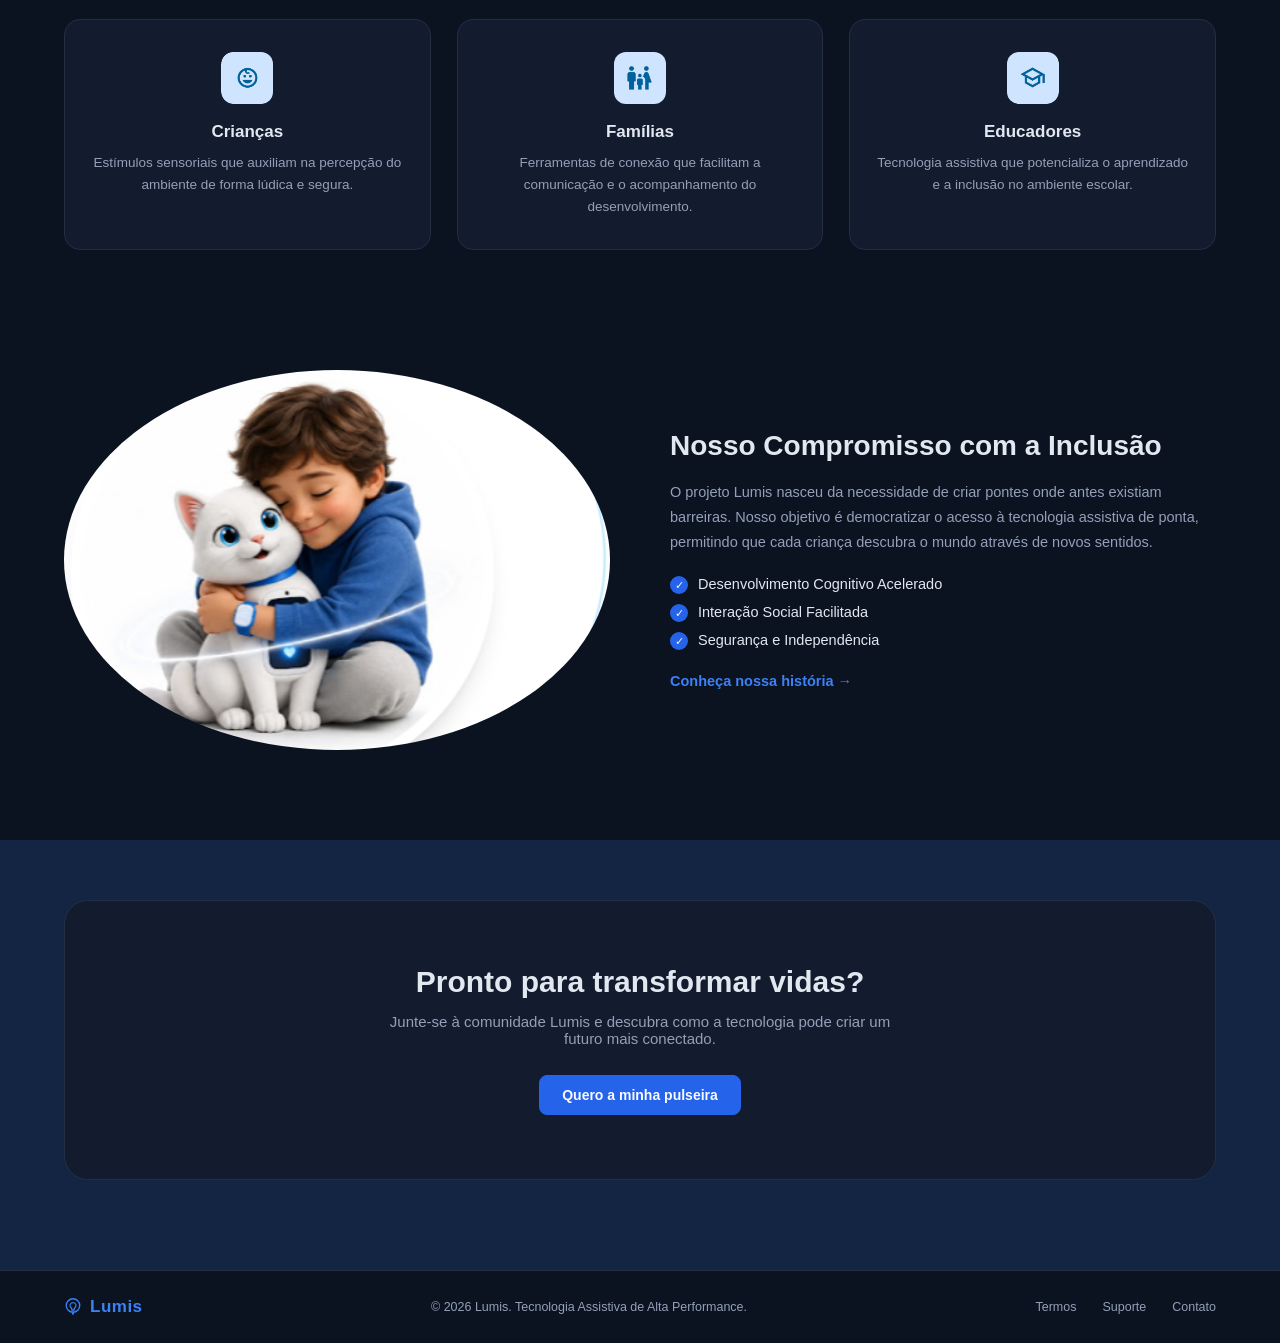
==== commit aaec46e0: "Exclusão do botão de Entrar" ====
--- a/index-escuro.html
+++ b/index-escuro.html
@@ -38,7 +38,6 @@
         </svg>
       </a>
 
-      <a href="#" class="btn btn-primary btn-desktop-only">Entrar</a>
 
       <!-- Botão hambúrguer — só aparece em telas mobile -->
       <button class="menu-btn" id="menuBtn" aria-label="Abrir menu">
@@ -56,7 +55,7 @@
       <h1>Lumis e a pulseira sensorial: tecnologia que <br><span class="text-azul">transforma sons em conexão.</span></h1>
       <p>Desenvolvida para apoiar o desenvolvimento e a inclusão de crianças surdas através de estímulos táteis e visuais de alta precisão.</p>
       <div class="hero-actions">
-        <a href="#" class="btn btn-primary">Saiba mais</a>
+        <a href="./produto-m-escuro.html" class="btn btn-primary">Saiba mais</a>
         <a href="#" class="btn btn-outline">Ver Demonstração</a>
       </div>
     </div>
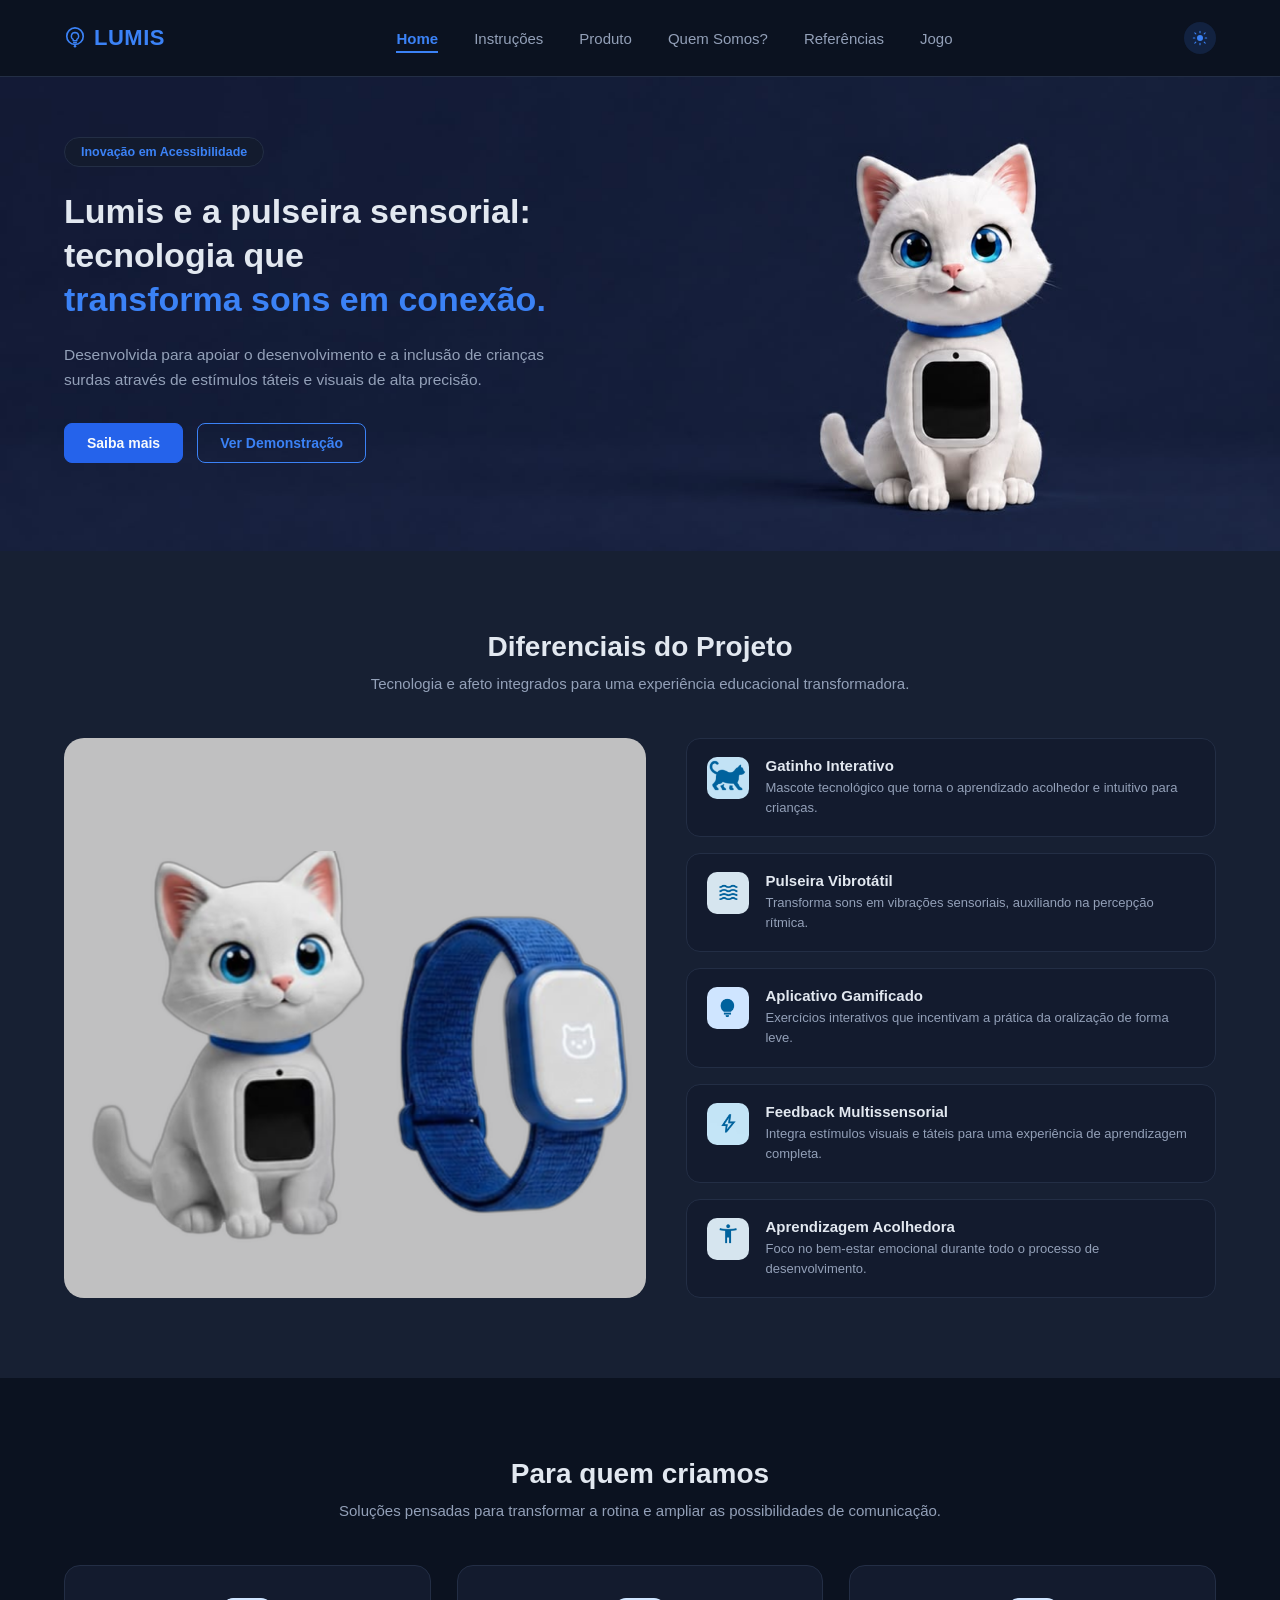
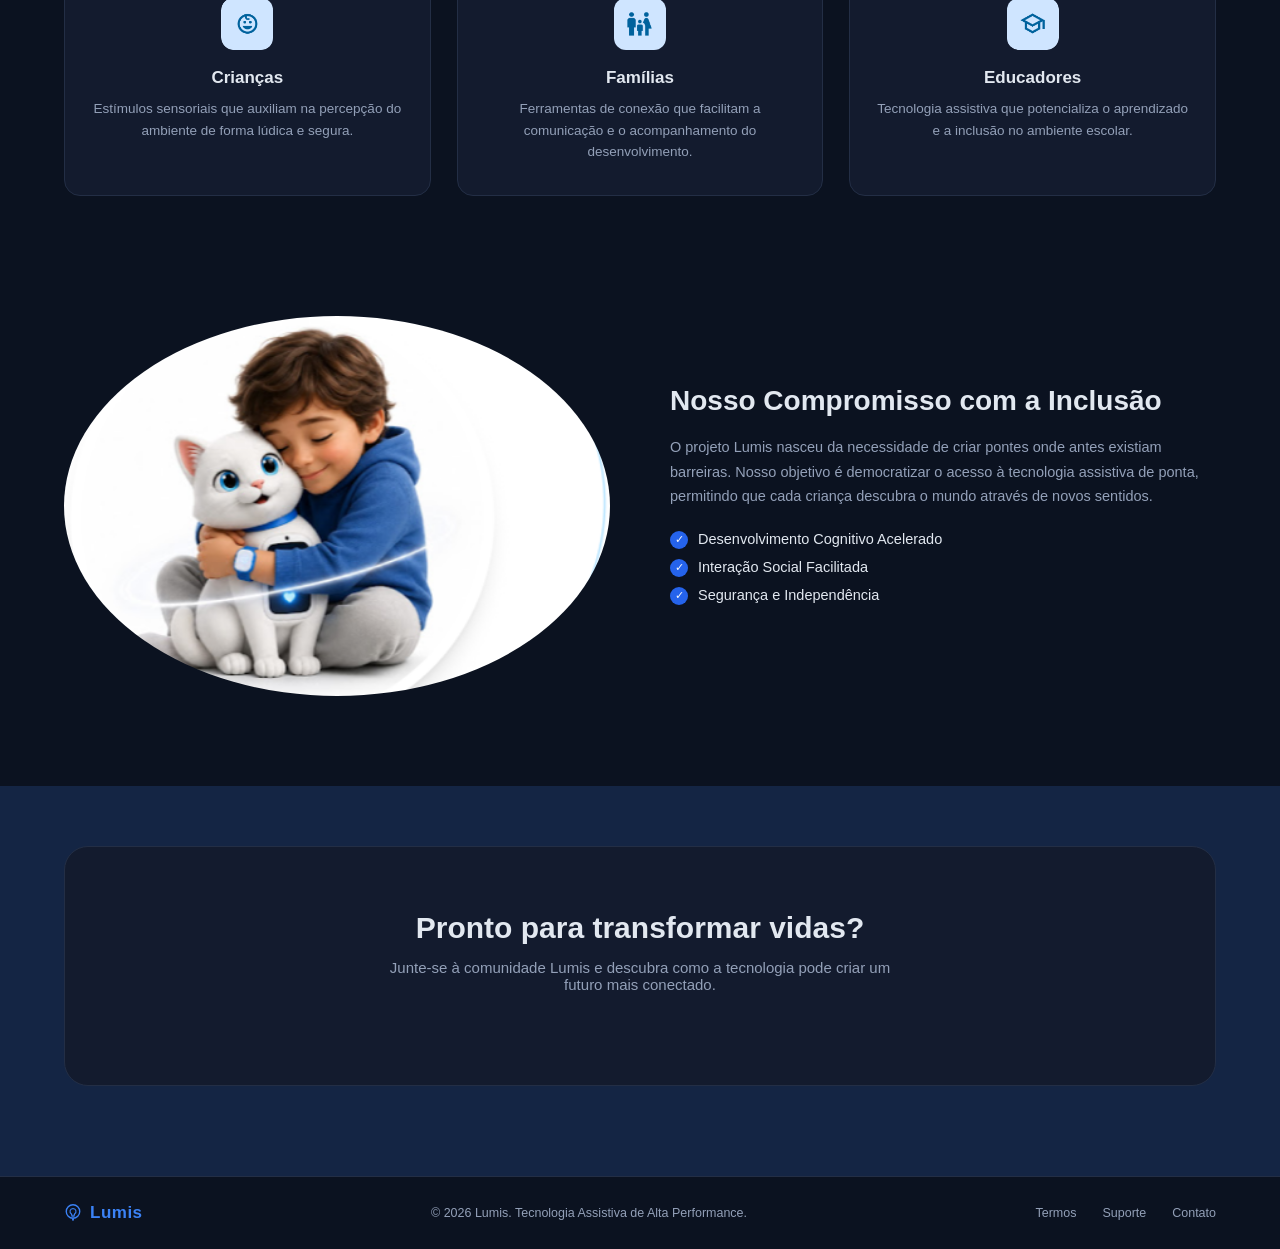
==== commit 245644e5: "Exclusão de botão na HOME" ====
--- a/index-escuro.html
+++ b/index-escuro.html
@@ -59,7 +59,6 @@
         <a href="#" class="btn btn-outline">Ver Demonstração</a>
       </div>
     </div>
-    <div class="hero-image img-placeholder"><img src="./images/gato.jpeg" alt=""></div>
   </section>
 
   <!-- DIFERENCIAIS -->
@@ -146,7 +145,6 @@
         <li>Interação Social Facilitada</li>
         <li>Segurança e Independência</li>
       </ul>
-      <a href="#" class="link-seta">Conheça nossa história →</a>
     </div>
   </section>
 
@@ -155,7 +153,6 @@
     <div class="cta-card">
       <h2>Pronto para transformar vidas?</h2>
       <p>Junte-se à comunidade Lumis e descubra como a tecnologia pode criar um futuro mais conectado.</p>
-      <a href="#" class="btn btn-primary">Quero a minha pulseira</a>
     </div>
   </section>
 
@@ -223,7 +220,7 @@
           </svg></span>
           <span class="drawer-text">Produto</span>
         </a>
-        <a href="#" class="drawer-link">
+        <a href="./quem-somos-escuro.html" class="drawer-link">
           <span class="drawer-icon"><svg width="18" height="18" viewBox="0 0 24 24" fill="none" xmlns="http://www.w3.org/2000/svg">
             <circle cx="9" cy="8" r="3" stroke="currentColor" stroke-width="1.6"/>
             <path d="M3.5 20a5.5 5.5 0 0 1 11 0" stroke="currentColor" stroke-width="1.6" stroke-linecap="round"/>
@@ -232,14 +229,14 @@
           </svg></span>
           <span class="drawer-text">Quem somos?</span>
         </a>
-        <a href="#" class="drawer-link">
+        <a href="./referencias-escuro.html" class="drawer-link">
           <span class="drawer-icon"><svg width="18" height="18" viewBox="0 0 24 24" fill="none" xmlns="http://www.w3.org/2000/svg">
             <path d="M12 6c-1.8-1.2-4.2-1.5-6-1v13c1.8-.5 4.2-.2 6 1 1.8-1.2 4.2-1.5 6-1V5c-1.8-.5-4.2-.2-6 1z" stroke="currentColor" stroke-width="1.6" stroke-linejoin="round"/>
             <path d="M12 6v13" stroke="currentColor" stroke-width="1.6"/>
           </svg></span>
           <span class="drawer-text">Referências</span>
         </a>
-        <a href="#" class="drawer-link">
+        <a href="./jogo-escuro.html" class="drawer-link">
           <span class="drawer-icon"><svg width="18" height="18" viewBox="0 0 24 24" fill="none" xmlns="http://www.w3.org/2000/svg">
             <path d="M17.32 5H6.68a4 4 0 0 0-3.978 3.59c-.006.052-.01.101-.017.152C2.604 9.416 2 14.456 2 16a3 3 0 0 0 3 3c1 0 1.5-.5 2-1l1.414-1.414A2 2 0 0 1 9.828 16h4.344a2 2 0 0 1 1.414.586L17 18c.5.5 1 1 2 1a3 3 0 0 0 3-3c0-1.545-.604-6.584-.685-7.258-.007-.05-.011-.1-.017-.151A4 4 0 0 0 17.32 5z" stroke="currentColor" stroke-width="1.6" stroke-linecap="round" stroke-linejoin="round"/>
             <path d="M6 12h4M8 10v4" stroke="currentColor" stroke-width="1.6" stroke-linecap="round"/>
--- a/style-escuro.css
+++ b/style-escuro.css
@@ -131,11 +131,15 @@
 .hero {
   display: flex;
   align-items: center;
-  gap: 64px;
   padding: 60px 64px 88px;
-  background: color-mix(in srgb, var(--azul-titulo) 8%, var(--bg-page));
-}
-.hero-copy { flex: 1; }
+  min-height: 460px;
+  background-color: var(--bg-page);
+  background-image: url('./images/gato-direita.jpeg');
+  background-repeat: no-repeat;
+  background-position: right center;
+  background-size: cover;
+}
+.hero-copy { flex: 1; max-width: 560px; }
 .badge {
   display: inline-block;
   background: var(--bg-surface);
@@ -163,7 +167,6 @@
   margin-bottom: 30px;
 }
 .hero-actions { display: flex; gap: 14px; }
-.hero-image { flex: 1; height: 380px; }
 
 /* ---------- SECTION HEAD (shared) ---------- */
 .section-head { text-align: center; max-width: 620px; margin: 0 auto 46px; }
@@ -392,7 +395,13 @@
 .drawer-entrar .drawer-text, .drawer-entrar .drawer-icon svg { color: var(--azul-titulo); font-weight: 700; }
 
 @media (max-width: 900px) {
-  .hero { flex-direction: column; padding: 40px 24px; }
+  .hero {
+    flex-direction: column;
+    padding: 40px 24px;
+    background-image: none;
+    background-color: var(--bg-surface);
+  }
+  .hero-copy { max-width: 100%; }
   nav, .section-diferenciais, .section-audiencia, .section-compromisso, .section-cta-wrap, footer { padding-left: 24px; padding-right: 24px; }
   .diferenciais-grid { grid-template-columns: 1fr; }
   .audiencia-grid { grid-template-columns: 1fr; }
